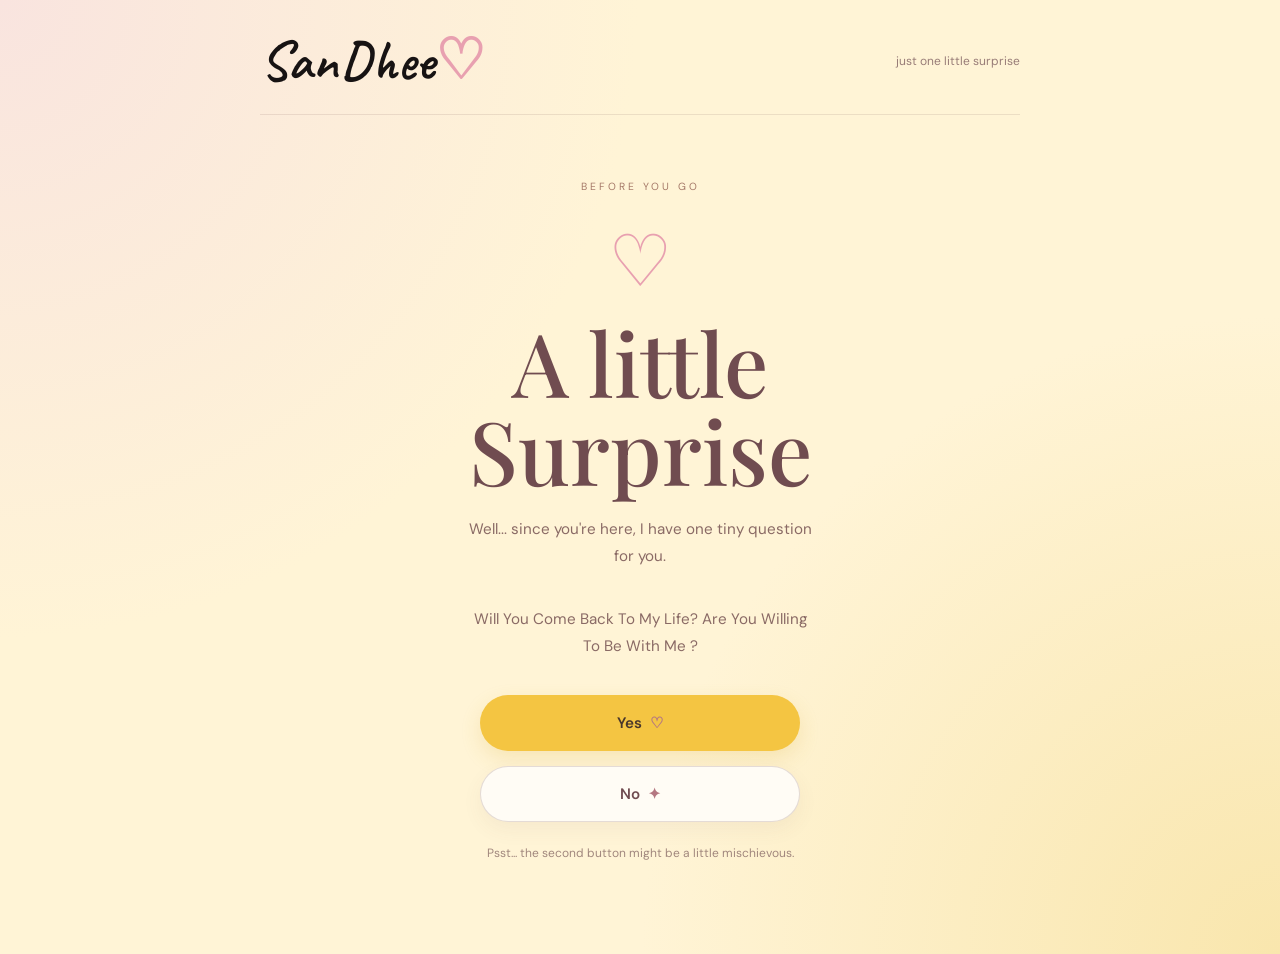
==== surprise.html @ 93963d7f "Add files via upload" ====
<!DOCTYPE html>
<html lang="en">
<head>
  <meta charset="UTF-8">
  <meta name="viewport" content="width=device-width, initial-scale=1.0">
  <title>SanDhee | A Surprise ♡</title>

  <link href="https://fonts.googleapis.com/css2?family=Caveat:wght@500;600;700&family=DM+Sans:wght@400;500;600&family=Playfair+Display:ital,wght@0,500;0,600;1,500&display=swap" rel="stylesheet">

  <style>
    :root {
      --cream: #FFF4D6;
      --gold: #F4C542;
      --blush: #E8A0B0;
      --rose: #704C50;
      --ink: #4D3838;
    }

    * {
      margin: 0;
      padding: 0;
      box-sizing: border-box;
    }

    body {
      min-height: 100vh;
      background:
        radial-gradient(circle at top left, #f9e4df, transparent 40%),
        radial-gradient(circle at bottom right, #f9e6ad, transparent 40%),
        var(--cream);
      color: var(--ink);
      font-family: "DM Sans", sans-serif;
    }

    .container {
      width: min(90%, 760px);
      min-height: 100vh;
      margin: auto;
      display: flex;
      flex-direction: column;
      padding: 25px 0;
    }

    /* Header */

    header {
      display: flex;
      justify-content: space-between;
      align-items: center;
      padding-bottom: 18px;
      border-bottom: 1px solid #704c5022;
    }

    .logo {
      font: 600 3.5rem "Caveat", cursive;
      color: #171313;
      text-decoration: none;
    }

    .logo span {
      color: var(--blush);
      font-family: sans-serif;
    }

    .header-note {
      font-size: 0.75rem;
      color: #987c77;
    }

    /* Main content */

    main {
      width: min(100%, 550px);
      margin: auto;
      padding: 65px 10px;
      text-align: center;
      animation: appear 0.8s ease;
    }

    .eyebrow {
      color: #A57968;
      font-size: 0.65rem;
      letter-spacing: 3px;
      margin-bottom: 22px;
    }

    .heart {
      color: var(--blush);
      font-size: 4.5rem;
      margin-bottom: 10px;
      animation: floating 3s infinite ease-in-out;
    }

    h1 {
      color: var(--rose);
      font: 500 clamp(3.5rem, 10vw, 5.5rem) "Playfair Display", serif;
      line-height: 1;
    }

    h1 em {
      color: #B47781;
    }

    .description {
      margin: 22px auto 35px;
      max-width: 350px;
      color: #8A6A65;
      font-size: 0.95rem;
      line-height: 1.8;
    }

    /* Buttons */

    .buttons {
      display: flex;
      flex-direction: column;
      gap: 15px;
      max-width: 320px;
      margin: auto;
    }

    .btn {
      width: 100%;
      min-height: 56px;
      padding: 15px;
      border-radius: 50px;
      border: none;
      font: 600 0.95rem "DM Sans", sans-serif;
      cursor: pointer;
      transition: 0.25s ease;
    }

    .btn:hover {
      transform: translateY(-3px);
    }

    .first {
      background: var(--gold);
      color: #49372B;
      box-shadow: 0 8px 20px #d5a82c30;
    }

    .first:hover {
      background: #F7D15F;
    }

    .second {
      background: #FFFCF5;
      color: var(--rose);
      border: 1px solid #704c5030;
      box-shadow: 0 8px 20px #704c5010;
    }

    .second:hover {
      background: #fff9ee;
    }

    .btn span {
      margin-left: 8px;
      color: #B47781;
    }

    .hint {
      margin-top: 22px;
      font-size: 0.75rem;
      color: #A1877D;
      line-height: 1.6;
    }

    /* Trap message */

    .trap-message {
      display: none;
      margin-top: 30px;
      padding: 28px 20px;
      background: #FFFCF5;
      border: 1px dashed #D6A7A0;
      border-radius: 18px;
      animation: appear 0.6s ease;
    }

    .trap-message h2 {
      color: var(--rose);
      font: 500 1.8rem "Playfair Display", serif;
      margin: 12px 0;
    }

    .trap-message p {
      color: #8A6A65;
      line-height: 1.8;
      font-size: 0.9rem;
    }

    .trap-message .highlight {
      color: #A66F79;
      font: 600 1.5rem "Caveat", cursive;
      margin-top: 8px;
    }

    .sparkle {
      color: #D6AA30;
      font-size: 1.5rem;
    }

    /* Footer */

    footer {
      margin-top: auto;
      text-align: center;
      padding-top: 25px;
    }

    footer a {
      color: var(--rose);
      text-decoration: none;
      font-size: 0.85rem;
    }

    footer p {
      color: #A1877D;
      font-size: 0.7rem;
      margin-top: 15px;
    }

    footer span {
      color: var(--blush);
    }

    /* Animations */

    @keyframes floating {
      0%, 100% { transform: translateY(0); }
      50% { transform: translateY(-8px); }
    }

    @keyframes appear {
      from {
        opacity: 0;
        transform: translateY(15px);
      }
      to {
        opacity: 1;
        transform: translateY(0);
      }
    }

    @media(max-width: 420px) {
      .logo { font-size: 2.8rem; }
      .header-note { font-size: 0.65rem; }
      main { padding: 50px 5px; }
    }
  </style>
</head>

<body>

  <div class="container">

    <header>
      <a href="index.html" class="logo">
        SanDhee<span>♡</span>
      </a>

      <p class="header-note">just one little surprise</p>
    </header>

    <main>

      <p class="eyebrow">
        BEFORE YOU GO
      </p>

      <div class="heart">♡</div>

      <h1>
        A little Surprise<br>
      </h1>

      <p class="description">
        Well... since you're here,
        I have one tiny question for you.
      </p>

<p class="description">
        Will You Come Back To My Life? Are You Willing To Be With Me ?
      </p>

      <div class="buttons">

        <!-- BUTTON 1 -->
        <a href="thanks.html" class="btn first"
           style="display:flex;align-items:center;justify-content:center;text-decoration:none;">
           Yes<span>♡</span>
        </a>

        <!-- BUTTON 2 -->
        <button class="btn second" id="tryButton">
          No<span>✦</span>
        </button>

      </div>

      <p class="hint" id="hint">
        Psst... the second button might be a little mischievous.
      </p>

      <!-- MESSAGE AFTER 3 CLICKS -->
      <div class="trap-message" id="trapMessage">

        <div class="sparkle">✧</div>

        <h2>Oops! You're trapped now.</h2>

        <p>
          There's only one way out...
        </p>

        <p class="highlight">
          Press the first button. ♡
        </p>

        <div class="sparkle">✧</div>

      </div>

    </main>

  </div>

  <script>

    const tryButton = document.getElementById("tryButton");
    const hint = document.getElementById("hint");
    const trapMessage = document.getElementById("trapMessage");

    let clickCount = 0;

    tryButton.addEventListener("click", function() {

      clickCount++;

      if (clickCount === 1) {

        hint.textContent =
          "Interesting choice. Try once more...";

      }

      else if (clickCount === 2) {

        hint.textContent =
          "One more click... are you sure? ♡";

      }

      else if (clickCount === 3) {

        // Hide second button
        tryButton.style.display = "none";

        // Hide hint
        hint.style.display = "none";

        // Show trap message
        trapMessage.style.display = "block";

      }

    });

  </script>

</body>
</html>
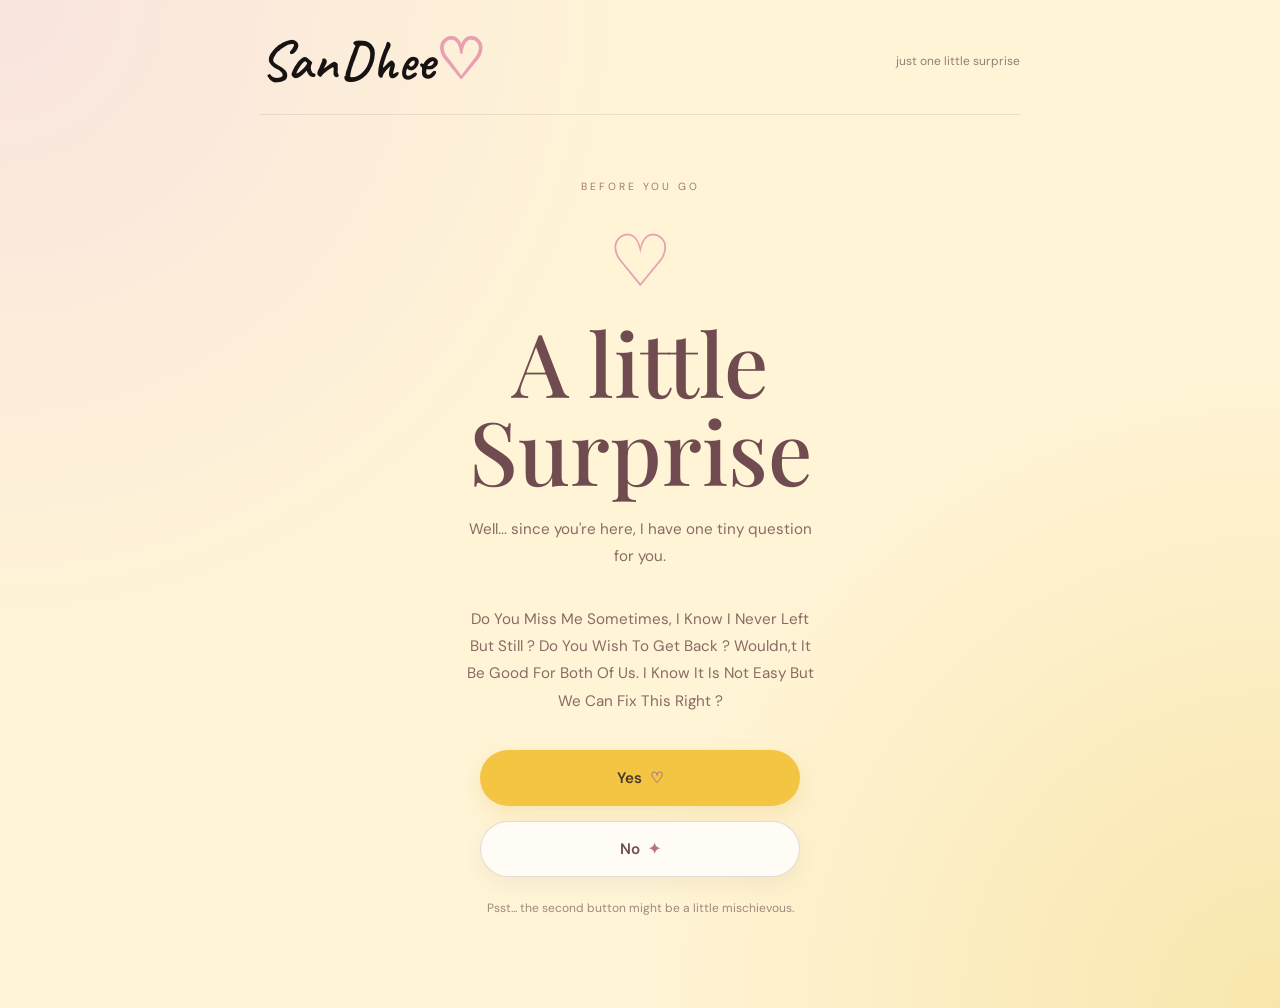
==== commit 9aa2a681: "Update surprise.html" ====
--- a/surprise.html
+++ b/surprise.html
@@ -283,7 +283,8 @@
       </p>
 
 <p class="description">
-        Will You Come Back To My Life? Are You Willing To Be With Me ?
+        Do You Miss Me Sometimes, I Know I Never Left But Still ? Do You Wish To Get Back ? Wouldn,t It Be Good For Both Of Us. 
+  I Know It Is Not Easy But We Can Fix This Right ?
       </p>
 
       <div class="buttons">
